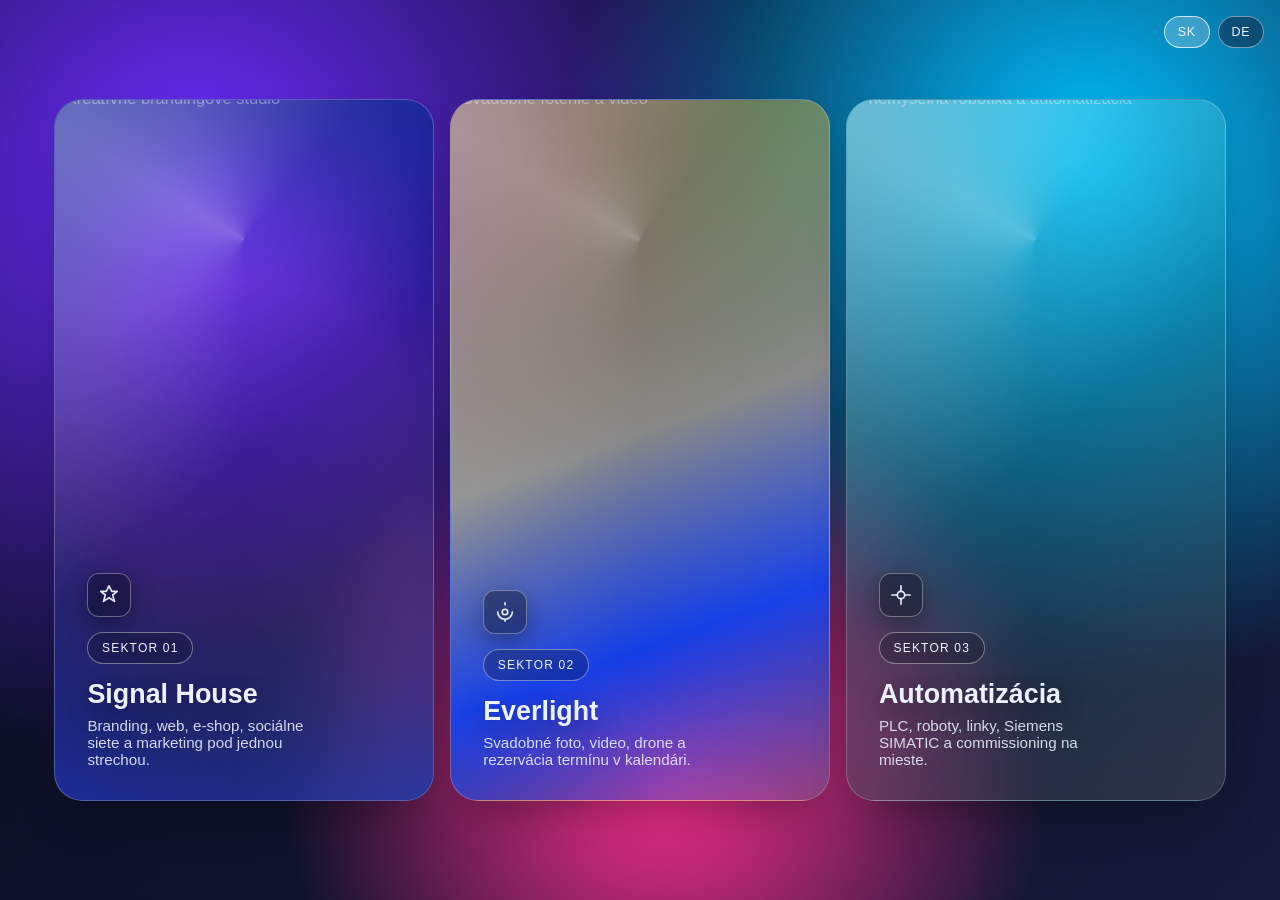
==== index.html @ 439cfad7 "Rebrand tri stránky: Signal House, Everlight, automatizácia - Hub: nové názvy, popisy a Unsplash náh" ====
<!DOCTYPE html>
<html lang="sk">
<head>
  <meta charset="UTF-8">
  <meta name="viewport" content="width=device-width, initial-scale=1.0">
  <title>thedesigns.org | Tri služby</title>
  <meta name="description" content="Signal House — branding, web a marketing. Everlight — svadobné foto a video. Priemyselná automatizácia PLC a robotika.">
  <style>
    :root {
      --text: #ecf2ff;
      --glass: rgba(255, 255, 255, 0.1);
      --border: rgba(255, 255, 255, 0.3);
      --shadow: rgba(0, 0, 0, 0.4);
      --blur: 16px;
    }

    * { box-sizing: border-box; margin: 0; padding: 0; }

    body {
      min-height: 100vh;
      font-family: "Segoe UI", Arial, sans-serif;
      color: var(--text);
      overflow: hidden;
      background:
        radial-gradient(circle at 15% 20%, #6b2cff 0%, transparent 45%),
        radial-gradient(circle at 85% 18%, #00bfff 0%, transparent 40%),
        radial-gradient(circle at 52% 85%, #ff2f8f 0%, transparent 38%),
        linear-gradient(135deg, #080a1d 0%, #141938 100%);
      animation: bgShift 12s ease-in-out infinite alternate;
    }

    @keyframes bgShift {
      0% { filter: hue-rotate(0deg) saturate(100%); }
      100% { filter: hue-rotate(18deg) saturate(125%); }
    }

    .noise {
      position: fixed;
      inset: 0;
      pointer-events: none;
      background-image: radial-gradient(rgba(255,255,255,0.05) 1px, transparent 1px);
      background-size: 3px 3px;
      mix-blend-mode: soft-light;
      opacity: 0.3;
    }

    .wrap {
      min-height: 100vh;
      width: min(1320px, 94%);
      margin: 0 auto;
      display: flex;
      align-items: center;
      justify-content: center;
      gap: 1rem;
      padding: 1rem;
    }

    .lang-switch {
      position: fixed;
      top: 1rem;
      right: 1rem;
      display: flex;
      gap: 0.5rem;
      z-index: 20;
    }

    .lang-btn {
      border: 1px solid rgba(255, 255, 255, 0.45);
      background: rgba(20, 24, 55, 0.45);
      color: var(--text);
      border-radius: 999px;
      padding: 0.5rem 0.8rem;
      font-size: 0.78rem;
      letter-spacing: 0.06em;
      cursor: pointer;
      transition: all 0.25s ease;
    }

    .lang-btn:hover,
    .lang-btn.active {
      background: rgba(255, 255, 255, 0.22);
      border-color: rgba(255, 255, 255, 0.75);
    }

    .col {
      flex: 1;
      min-height: 78vh;
      position: relative;
      border-radius: 28px;
      background: var(--glass);
      border: 1px solid var(--border);
      backdrop-filter: blur(var(--blur));
      -webkit-backdrop-filter: blur(var(--blur));
      box-shadow: 0 25px 50px -20px var(--shadow);
      overflow: hidden;
      text-decoration: none;
      color: var(--text);
      display: flex;
      align-items: flex-end;
      padding: 2rem;
      transition: transform 0.45s ease, box-shadow 0.45s ease, border-color 0.45s ease;
      isolation: isolate;
    }

    .col img {
      position: absolute;
      inset: 0;
      width: 100%;
      height: 100%;
      object-fit: cover;
      opacity: 0.42;
      z-index: -3;
      transform: scale(1.03);
      transition: transform 0.5s ease, opacity 0.35s ease;
    }

    .col:hover img,
    .col:focus-visible img {
      transform: scale(1.08);
      opacity: 0.5;
    }

    .col::before {
      content: "";
      position: absolute;
      inset: -2px;
      background: linear-gradient(140deg, rgba(255,255,255,0.35), rgba(255,255,255,0), rgba(255,255,255,0.25));
      opacity: 0.55;
      z-index: -1;
      transition: opacity 0.45s ease;
    }

    .col::after {
      content: "";
      position: absolute;
      width: 180%;
      height: 180%;
      top: -70%;
      left: -40%;
      background: conic-gradient(from 180deg, transparent 0deg, rgba(255,255,255,0.24) 120deg, transparent 220deg);
      transform: rotate(0deg);
      transition: transform 0.9s ease;
      z-index: -1;
    }

    .col .ink { position: relative; z-index: 2; }

    .ico {
      width: 44px;
      height: 44px;
      border-radius: 12px;
      border: 1px solid rgba(255, 255, 255, 0.35);
      background: rgba(7, 9, 22, 0.4);
      display: grid;
      place-items: center;
      margin-bottom: 0.9rem;
      box-shadow: 0 8px 24px rgba(0, 0, 0, 0.35);
    }

    .ico svg {
      width: 22px;
      height: 22px;
      stroke: rgba(235, 245, 255, 0.96);
      fill: none;
      stroke-width: 1.8;
      stroke-linecap: round;
      stroke-linejoin: round;
    }

    .col:hover,
    .col:focus-visible {
      transform: translateY(-14px) scale(1.02);
      box-shadow: 0 35px 70px -24px rgba(0, 0, 0, 0.75);
      border-color: rgba(255, 255, 255, 0.65);
      outline: none;
    }

    .col:hover::before,
    .col:focus-visible::before { opacity: 0.9; }

    .col:hover::after,
    .col:focus-visible::after { transform: rotate(28deg); }

    .label {
      display: inline-block;
      padding: 0.5rem 0.85rem;
      border-radius: 999px;
      border: 1px solid rgba(255, 255, 255, 0.4);
      background: rgba(8, 8, 20, 0.25);
      font-size: 0.75rem;
      letter-spacing: 0.1em;
      text-transform: uppercase;
      margin-bottom: 0.95rem;
    }

    h2 {
      font-size: clamp(1.6rem, 2.1vw, 2.4rem);
      line-height: 1.15;
      text-shadow: 0 8px 25px rgba(0, 0, 0, 0.35);
      margin-bottom: 0.45rem;
    }

    p {
      font-size: 0.95rem;
      opacity: 0.88;
      max-width: 28ch;
    }

    .one { background: radial-gradient(circle at 50% 50%, rgba(0, 0, 0, 0) 43%, rgba(8, 24, 145, 1) 100%); }
    .two { background: linear-gradient(160deg, rgba(219, 172, 0, 0.38) 14%, rgba(136, 136, 136, 1) 48%, rgba(6, 50, 229, 1) 74%, rgba(20, 29, 92, 0.2) 100%); }
    .three { background: linear-gradient(160deg, rgba(54, 246, 255, 0.25), rgba(5, 15, 30, 0.35)); }

    @media (max-width: 980px) {
      body { overflow: auto; }
      .wrap {
        min-height: auto;
        flex-direction: column;
        padding: 1rem 0.85rem 2rem;
      }
      .col { width: 100%; min-height: 30vh; }
    }
  </style>
</head>
<body>
  <div class="noise" aria-hidden="true"></div>

  <div class="lang-switch">
    <button class="lang-btn active" type="button" data-lang="sk">SK</button>
    <button class="lang-btn" type="button" data-lang="de">DE</button>
  </div>

  <main class="wrap">
    <a class="col one" href="./weby/" aria-label="Signal House branding a marketing">
      <img src="https://images.unsplash.com/photo-1557804506-669a69365ba0?auto=format&fit=crop&w=1400&q=80" alt="Kreatívne brandingové štúdio" loading="lazy">
      <div class="ink">
        <div class="ico" aria-hidden="true">
          <svg viewBox="0 0 24 24"><path d="M12 2l3 6h6l-5 4 2 7-6-4-6 4 2-7-5-4h6z"/></svg>
        </div>
        <span class="label" data-i18n="label1">Sektor 01</span>
        <h2 data-i18n="title1">Signal House</h2>
        <p data-i18n="text1">Branding, web, e-shop, sociálne siete a marketing pod jednou strechou.</p>
      </div>
    </a>

    <a class="col two" href="./foto/" aria-label="Everlight svadobné foto a video">
      <img src="https://images.unsplash.com/photo-1519741497674-611481863552?auto=format&fit=crop&w=1400&q=80" alt="Svadobné fotenie a video" loading="lazy">
      <div class="ink">
        <div class="ico" aria-hidden="true">
          <svg viewBox="0 0 24 24"><circle cx="12" cy="12" r="3"/><path d="M20 12a8 8 0 1 1-16 0"/><path d="M12 2v2M12 20v2"/></svg>
        </div>
        <span class="label" data-i18n="label2">Sektor 02</span>
        <h2 data-i18n="title2">Everlight</h2>
        <p data-i18n="text2">Svadobné foto, video, drone a rezervácia termínu v kalendári.</p>
      </div>
    </a>

    <a class="col three" href="./elektro/" aria-label="Priemyselná automatizácia">
      <img src="https://images.unsplash.com/photo-1565043589221-1a6fd9ae45a7?auto=format&fit=crop&w=1400&q=80" alt="Priemyselná robotika a automatizácia" loading="lazy">
      <div class="ink">
        <div class="ico" aria-hidden="true">
          <svg viewBox="0 0 24 24"><path d="M12 2v6"/><path d="M12 16v6"/><path d="M2 12h6"/><path d="M16 12h6"/><circle cx="12" cy="12" r="4"/></svg>
        </div>
        <span class="label" data-i18n="label3">Sektor 03</span>
        <h2 data-i18n="title3">Automatizácia</h2>
        <p data-i18n="text3">PLC, roboty, linky, Siemens SIMATIC a commissioning na mieste.</p>
      </div>
    </a>
  </main>

  <script>
    const dictionary = {
      sk: {
        label1: "Sektor 01",
        title1: "Signal House",
        text1: "Branding, web, e-shop, sociálne siete a marketing pod jednou strechou.",
        label2: "Sektor 02",
        title2: "Everlight",
        text2: "Svadobné foto, video, drone a rezervácia termínu v kalendári.",
        label3: "Sektor 03",
        title3: "Automatizácia",
        text3: "PLC, roboty, linky, Siemens SIMATIC a commissioning na mieste."
      },
      de: {
        label1: "Bereich 01",
        title1: "Signal House",
        text1: "Branding, Web, Shop, Social Media und Marketing aus einer Hand.",
        label2: "Bereich 02",
        title2: "Everlight",
        text2: "Hochzeitsfoto, Video, Drohne und Terminbuchung im Kalender.",
        label3: "Bereich 03",
        title3: "Automatisierung",
        text3: "PLC, Roboter, Linien, Siemens SIMATIC und Commissioning vor Ort."
      }
    };

    const buttons = document.querySelectorAll(".lang-btn");
    const targets = document.querySelectorAll("[data-i18n]");

    function setLanguage(lang) {
      const pack = dictionary[lang];
      if (!pack) return;
      document.documentElement.lang = lang;
      targets.forEach((el) => {
        const key = el.getAttribute("data-i18n");
        if (pack[key]) el.textContent = pack[key];
      });
      buttons.forEach((btn) => {
        btn.classList.toggle("active", btn.dataset.lang === lang);
      });
      try { localStorage.setItem("td-lang", lang); } catch (_) {}
    }

    buttons.forEach((btn) => {
      btn.addEventListener("click", () => setLanguage(btn.dataset.lang));
    });

    try {
      const saved = localStorage.getItem("td-lang");
      setLanguage(saved && dictionary[saved] ? saved : "sk");
    } catch (_) {
      setLanguage("sk");
    }
  </script>
</body>
</html>
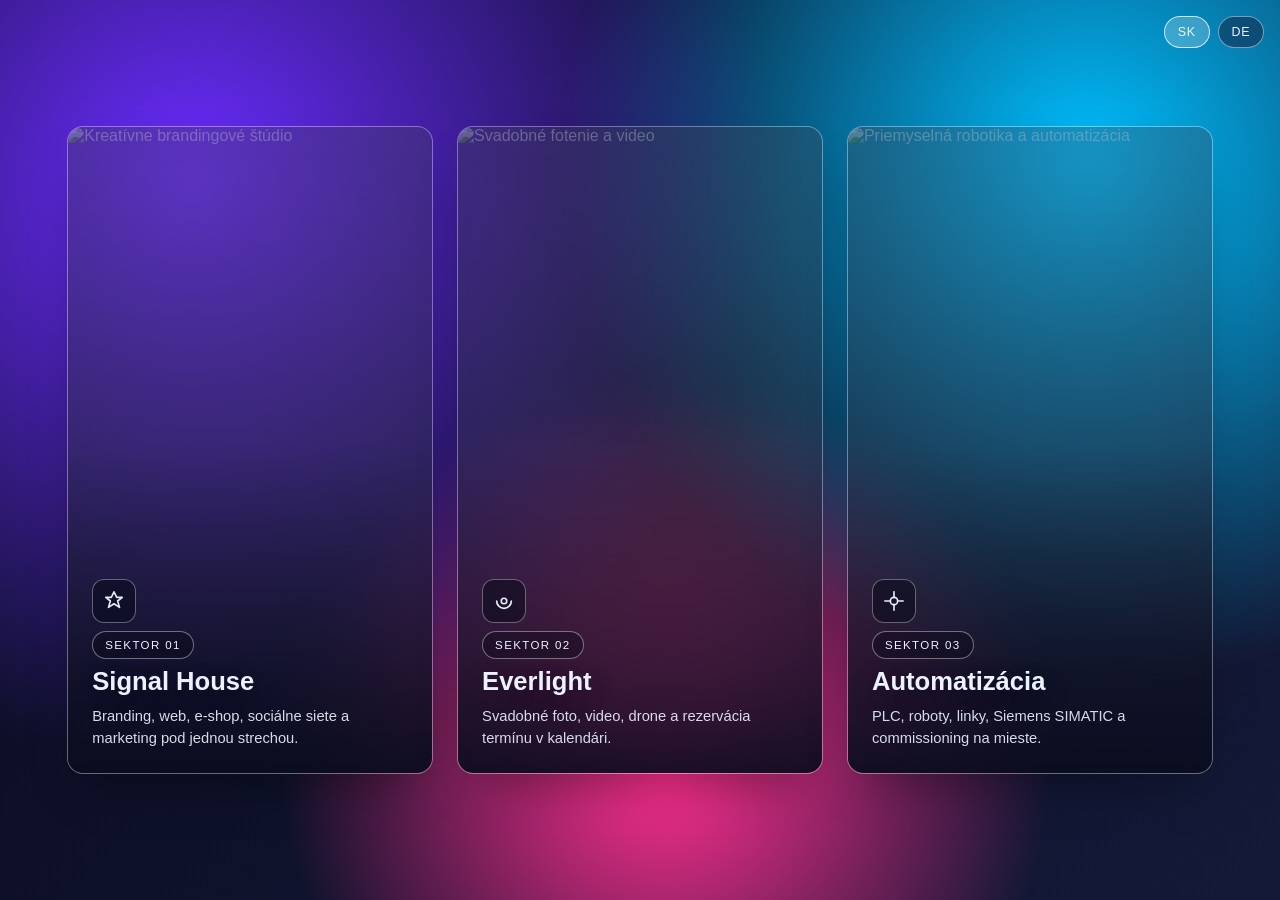
==== commit 4dbbf639: "Pridať DESIGN.md a opraviť symetriu layoutov podľa design systému - DESIGN.md + css/design-system.cs" ====
--- a/index.html
+++ b/index.html
@@ -5,6 +5,7 @@
   <meta name="viewport" content="width=device-width, initial-scale=1.0">
   <title>thedesigns.org | Tri služby</title>
   <meta name="description" content="Signal House — branding, web a marketing. Everlight — svadobné foto a video. Priemyselná automatizácia PLC a robotika.">
+  <link rel="stylesheet" href="./css/design-system.css">
   <style>
     :root {
       --text: #ecf2ff;
@@ -18,20 +19,13 @@
 
     body {
       min-height: 100vh;
-      font-family: "Segoe UI", Arial, sans-serif;
+      font-family: "DM Sans", "Segoe UI", Arial, sans-serif;
       color: var(--text);
-      overflow: hidden;
       background:
         radial-gradient(circle at 15% 20%, #6b2cff 0%, transparent 45%),
         radial-gradient(circle at 85% 18%, #00bfff 0%, transparent 40%),
         radial-gradient(circle at 52% 85%, #ff2f8f 0%, transparent 38%),
         linear-gradient(135deg, #080a1d 0%, #141938 100%);
-      animation: bgShift 12s ease-in-out infinite alternate;
-    }
-
-    @keyframes bgShift {
-      0% { filter: hue-rotate(0deg) saturate(100%); }
-      100% { filter: hue-rotate(18deg) saturate(125%); }
     }
 
     .noise {
@@ -44,23 +38,20 @@
       opacity: 0.3;
     }
 
-    .wrap {
+    .page {
       min-height: 100vh;
-      width: min(1320px, 94%);
-      margin: 0 auto;
-      display: flex;
-      align-items: center;
+      display: flex;
+      flex-direction: column;
       justify-content: center;
-      gap: 1rem;
-      padding: 1rem;
+      padding-block: var(--ds-lg);
     }
 
     .lang-switch {
       position: fixed;
-      top: 1rem;
-      right: 1rem;
-      display: flex;
-      gap: 0.5rem;
+      top: var(--ds-md);
+      right: var(--ds-md);
+      display: flex;
+      gap: var(--ds-sm);
       z-index: 20;
     }
 
@@ -82,11 +73,17 @@
       border-color: rgba(255, 255, 255, 0.75);
     }
 
+    .hub-grid {
+      display: grid;
+      grid-template-columns: repeat(3, minmax(0, 1fr));
+      gap: var(--ds-gutter);
+      align-items: stretch;
+    }
+
     .col {
-      flex: 1;
-      min-height: 78vh;
+      min-height: 72vh;
       position: relative;
-      border-radius: 28px;
+      border-radius: var(--ds-r-lg);
       background: var(--glass);
       border: 1px solid var(--border);
       backdrop-filter: blur(var(--blur));
@@ -96,8 +93,9 @@
       text-decoration: none;
       color: var(--text);
       display: flex;
-      align-items: flex-end;
-      padding: 2rem;
+      flex-direction: column;
+      justify-content: flex-end;
+      padding: var(--ds-gutter);
       transition: transform 0.45s ease, box-shadow 0.45s ease, border-color 0.45s ease;
       isolation: isolate;
     }
@@ -109,52 +107,51 @@
       height: 100%;
       object-fit: cover;
       opacity: 0.42;
-      z-index: -3;
-      transform: scale(1.03);
+      z-index: -2;
       transition: transform 0.5s ease, opacity 0.35s ease;
-    }
-
-    .col:hover img,
-    .col:focus-visible img {
-      transform: scale(1.08);
-      opacity: 0.5;
     }
 
     .col::before {
       content: "";
       position: absolute;
-      inset: -2px;
-      background: linear-gradient(140deg, rgba(255,255,255,0.35), rgba(255,255,255,0), rgba(255,255,255,0.25));
-      opacity: 0.55;
+      inset: 0;
+      background: linear-gradient(0deg, rgba(8, 10, 29, 0.92) 0%, rgba(8, 10, 29, 0.35) 50%, rgba(8, 10, 29, 0.25) 100%);
       z-index: -1;
-      transition: opacity 0.45s ease;
-    }
-
-    .col::after {
-      content: "";
-      position: absolute;
-      width: 180%;
-      height: 180%;
-      top: -70%;
-      left: -40%;
-      background: conic-gradient(from 180deg, transparent 0deg, rgba(255,255,255,0.24) 120deg, transparent 220deg);
-      transform: rotate(0deg);
-      transition: transform 0.9s ease;
-      z-index: -1;
-    }
-
-    .col .ink { position: relative; z-index: 2; }
+    }
+
+    .col:hover img,
+    .col:focus-visible img {
+      transform: scale(1.05);
+      opacity: 0.5;
+    }
+
+    .col:hover,
+    .col:focus-visible {
+      transform: translateY(-8px);
+      box-shadow: 0 35px 70px -24px rgba(0, 0, 0, 0.75);
+      border-color: rgba(255, 255, 255, 0.65);
+      outline: none;
+    }
+
+    .ink {
+      position: relative;
+      z-index: 2;
+      display: flex;
+      flex-direction: column;
+      align-items: flex-start;
+      gap: var(--ds-sm);
+      width: 100%;
+    }
 
     .ico {
       width: 44px;
       height: 44px;
-      border-radius: 12px;
+      border-radius: var(--ds-r-md);
       border: 1px solid rgba(255, 255, 255, 0.35);
-      background: rgba(7, 9, 22, 0.4);
+      background: rgba(7, 9, 22, 0.5);
       display: grid;
       place-items: center;
-      margin-bottom: 0.9rem;
-      box-shadow: 0 8px 24px rgba(0, 0, 0, 0.35);
+      flex-shrink: 0;
     }
 
     .ico svg {
@@ -167,57 +164,43 @@
       stroke-linejoin: round;
     }
 
-    .col:hover,
-    .col:focus-visible {
-      transform: translateY(-14px) scale(1.02);
-      box-shadow: 0 35px 70px -24px rgba(0, 0, 0, 0.75);
-      border-color: rgba(255, 255, 255, 0.65);
-      outline: none;
-    }
-
-    .col:hover::before,
-    .col:focus-visible::before { opacity: 0.9; }
-
-    .col:hover::after,
-    .col:focus-visible::after { transform: rotate(28deg); }
-
     .label {
       display: inline-block;
-      padding: 0.5rem 0.85rem;
+      padding: 0.45rem 0.75rem;
       border-radius: 999px;
       border: 1px solid rgba(255, 255, 255, 0.4);
-      background: rgba(8, 8, 20, 0.25);
-      font-size: 0.75rem;
-      letter-spacing: 0.1em;
+      background: rgba(8, 8, 20, 0.35);
+      font-size: 0.72rem;
+      letter-spacing: 0.12em;
       text-transform: uppercase;
-      margin-bottom: 0.95rem;
-    }
-
-    h2 {
-      font-size: clamp(1.6rem, 2.1vw, 2.4rem);
+    }
+
+    .col h2 {
+      font-size: clamp(1.5rem, 2vw, 2.1rem);
       line-height: 1.15;
       text-shadow: 0 8px 25px rgba(0, 0, 0, 0.35);
-      margin-bottom: 0.45rem;
-    }
-
-    p {
-      font-size: 0.95rem;
-      opacity: 0.88;
-      max-width: 28ch;
-    }
-
-    .one { background: radial-gradient(circle at 50% 50%, rgba(0, 0, 0, 0) 43%, rgba(8, 24, 145, 1) 100%); }
-    .two { background: linear-gradient(160deg, rgba(219, 172, 0, 0.38) 14%, rgba(136, 136, 136, 1) 48%, rgba(6, 50, 229, 1) 74%, rgba(20, 29, 92, 0.2) 100%); }
-    .three { background: linear-gradient(160deg, rgba(54, 246, 255, 0.25), rgba(5, 15, 30, 0.35)); }
+      width: 100%;
+    }
+
+    .col p {
+      font-size: 0.92rem;
+      opacity: 0.9;
+      line-height: 1.5;
+      width: 100%;
+      max-width: none;
+      min-height: 3em;
+    }
 
     @media (max-width: 980px) {
-      body { overflow: auto; }
-      .wrap {
-        min-height: auto;
-        flex-direction: column;
-        padding: 1rem 0.85rem 2rem;
-      }
-      .col { width: 100%; min-height: 30vh; }
+      .hub-grid {
+        grid-template-columns: 1fr;
+      }
+      .col {
+        min-height: 36vh;
+      }
+      .col p {
+        min-height: 0;
+      }
     }
   </style>
 </head>
@@ -229,66 +212,62 @@
     <button class="lang-btn" type="button" data-lang="de">DE</button>
   </div>
 
-  <main class="wrap">
-    <a class="col one" href="./weby/" aria-label="Signal House branding a marketing">
-      <img src="https://images.unsplash.com/photo-1557804506-669a69365ba0?auto=format&fit=crop&w=1400&q=80" alt="Kreatívne brandingové štúdio" loading="lazy">
-      <div class="ink">
-        <div class="ico" aria-hidden="true">
-          <svg viewBox="0 0 24 24"><path d="M12 2l3 6h6l-5 4 2 7-6-4-6 4 2-7-5-4h6z"/></svg>
+  <main class="page ds-container">
+    <div class="hub-grid">
+      <a class="col" href="./weby/" aria-label="Signal House branding a marketing">
+        <img src="https://images.unsplash.com/photo-1557804506-669a69365ba0?auto=format&fit=crop&w=1400&q=80" alt="Kreatívne brandingové štúdio" loading="lazy">
+        <div class="ink">
+          <div class="ico" aria-hidden="true">
+            <svg viewBox="0 0 24 24"><path d="M12 2l3 6h6l-5 4 2 7-6-4-6 4 2-7-5-4h6z"/></svg>
+          </div>
+          <span class="label" data-i18n="label1">Sektor 01</span>
+          <h2 data-i18n="title1">Signal House</h2>
+          <p data-i18n="text1">Branding, web, e-shop, sociálne siete a marketing pod jednou strechou.</p>
         </div>
-        <span class="label" data-i18n="label1">Sektor 01</span>
-        <h2 data-i18n="title1">Signal House</h2>
-        <p data-i18n="text1">Branding, web, e-shop, sociálne siete a marketing pod jednou strechou.</p>
-      </div>
-    </a>
-
-    <a class="col two" href="./foto/" aria-label="Everlight svadobné foto a video">
-      <img src="https://images.unsplash.com/photo-1519741497674-611481863552?auto=format&fit=crop&w=1400&q=80" alt="Svadobné fotenie a video" loading="lazy">
-      <div class="ink">
-        <div class="ico" aria-hidden="true">
-          <svg viewBox="0 0 24 24"><circle cx="12" cy="12" r="3"/><path d="M20 12a8 8 0 1 1-16 0"/><path d="M12 2v2M12 20v2"/></svg>
+      </a>
+
+      <a class="col" href="./foto/" aria-label="Everlight svadobné foto a video">
+        <img src="https://images.unsplash.com/photo-1519741497674-611481863552?auto=format&fit=crop&w=1400&q=80" alt="Svadobné fotenie a video" loading="lazy">
+        <div class="ink">
+          <div class="ico" aria-hidden="true">
+            <svg viewBox="0 0 24 24"><circle cx="12" cy="12" r="3"/><path d="M20 12a8 8 0 1 1-16 0"/></svg>
+          </div>
+          <span class="label" data-i18n="label2">Sektor 02</span>
+          <h2 data-i18n="title2">Everlight</h2>
+          <p data-i18n="text2">Svadobné foto, video, drone a rezervácia termínu v kalendári.</p>
         </div>
-        <span class="label" data-i18n="label2">Sektor 02</span>
-        <h2 data-i18n="title2">Everlight</h2>
-        <p data-i18n="text2">Svadobné foto, video, drone a rezervácia termínu v kalendári.</p>
-      </div>
-    </a>
-
-    <a class="col three" href="./elektro/" aria-label="Priemyselná automatizácia">
-      <img src="https://images.unsplash.com/photo-1565043589221-1a6fd9ae45a7?auto=format&fit=crop&w=1400&q=80" alt="Priemyselná robotika a automatizácia" loading="lazy">
-      <div class="ink">
-        <div class="ico" aria-hidden="true">
-          <svg viewBox="0 0 24 24"><path d="M12 2v6"/><path d="M12 16v6"/><path d="M2 12h6"/><path d="M16 12h6"/><circle cx="12" cy="12" r="4"/></svg>
+      </a>
+
+      <a class="col" href="./elektro/" aria-label="Priemyselná automatizácia">
+        <img src="https://images.unsplash.com/photo-1565043589221-1a6fd9ae45a7?auto=format&fit=crop&w=1400&q=80" alt="Priemyselná robotika a automatizácia" loading="lazy">
+        <div class="ink">
+          <div class="ico" aria-hidden="true">
+            <svg viewBox="0 0 24 24"><path d="M12 2v6"/><path d="M12 16v6"/><path d="M2 12h6"/><path d="M16 12h6"/><circle cx="12" cy="12" r="4"/></svg>
+          </div>
+          <span class="label" data-i18n="label3">Sektor 03</span>
+          <h2 data-i18n="title3">Automatizácia</h2>
+          <p data-i18n="text3">PLC, roboty, linky, Siemens SIMATIC a commissioning na mieste.</p>
         </div>
-        <span class="label" data-i18n="label3">Sektor 03</span>
-        <h2 data-i18n="title3">Automatizácia</h2>
-        <p data-i18n="text3">PLC, roboty, linky, Siemens SIMATIC a commissioning na mieste.</p>
-      </div>
-    </a>
+      </a>
+    </div>
   </main>
 
   <script>
     const dictionary = {
       sk: {
-        label1: "Sektor 01",
-        title1: "Signal House",
+        label1: "Sektor 01", title1: "Signal House",
         text1: "Branding, web, e-shop, sociálne siete a marketing pod jednou strechou.",
-        label2: "Sektor 02",
-        title2: "Everlight",
+        label2: "Sektor 02", title2: "Everlight",
         text2: "Svadobné foto, video, drone a rezervácia termínu v kalendári.",
-        label3: "Sektor 03",
-        title3: "Automatizácia",
+        label3: "Sektor 03", title3: "Automatizácia",
         text3: "PLC, roboty, linky, Siemens SIMATIC a commissioning na mieste."
       },
       de: {
-        label1: "Bereich 01",
-        title1: "Signal House",
+        label1: "Bereich 01", title1: "Signal House",
         text1: "Branding, Web, Shop, Social Media und Marketing aus einer Hand.",
-        label2: "Bereich 02",
-        title2: "Everlight",
+        label2: "Bereich 02", title2: "Everlight",
         text2: "Hochzeitsfoto, Video, Drohne und Terminbuchung im Kalender.",
-        label3: "Bereich 03",
-        title3: "Automatisierung",
+        label3: "Bereich 03", title3: "Automatisierung",
         text3: "PLC, Roboter, Linien, Siemens SIMATIC und Commissioning vor Ort."
       }
     };
@@ -304,22 +283,15 @@
         const key = el.getAttribute("data-i18n");
         if (pack[key]) el.textContent = pack[key];
       });
-      buttons.forEach((btn) => {
-        btn.classList.toggle("active", btn.dataset.lang === lang);
-      });
+      buttons.forEach((btn) => btn.classList.toggle("active", btn.dataset.lang === lang));
       try { localStorage.setItem("td-lang", lang); } catch (_) {}
     }
 
-    buttons.forEach((btn) => {
-      btn.addEventListener("click", () => setLanguage(btn.dataset.lang));
-    });
-
+    buttons.forEach((btn) => btn.addEventListener("click", () => setLanguage(btn.dataset.lang)));
     try {
       const saved = localStorage.getItem("td-lang");
       setLanguage(saved && dictionary[saved] ? saved : "sk");
-    } catch (_) {
-      setLanguage("sk");
-    }
+    } catch (_) { setLanguage("sk"); }
   </script>
 </body>
 </html>
--- a/css/design-system.css
+++ b/css/design-system.css
@@ -0,0 +1,84 @@
+/* thedesigns.org — shared layout & symmetry (DESIGN.md) */
+
+:root {
+  --ds-container: min(1200px, 92%);
+  --ds-pad-x: 16px;
+  --ds-xs: 4px;
+  --ds-sm: 8px;
+  --ds-md: 16px;
+  --ds-lg: 32px;
+  --ds-xl: 64px;
+  --ds-gutter: 24px;
+  --ds-r-sm: 8px;
+  --ds-r-md: 12px;
+  --ds-r-lg: 16px;
+}
+
+.ds-container {
+  width: var(--ds-container);
+  margin-inline: auto;
+  padding-inline: var(--ds-pad-x);
+}
+
+.ds-section {
+  padding-block: var(--ds-xl);
+}
+
+.ds-section-tight {
+  padding-block: var(--ds-lg);
+}
+
+.ds-grid-2 {
+  display: grid;
+  grid-template-columns: repeat(2, minmax(0, 1fr));
+  gap: var(--ds-gutter);
+  align-items: stretch;
+}
+
+.ds-grid-3 {
+  display: grid;
+  grid-template-columns: repeat(3, minmax(0, 1fr));
+  gap: var(--ds-gutter);
+  align-items: stretch;
+}
+
+.ds-grid-4 {
+  display: grid;
+  grid-template-columns: repeat(4, minmax(0, 1fr));
+  gap: var(--ds-md);
+  align-items: stretch;
+}
+
+.ds-header-row {
+  display: flex;
+  align-items: center;
+  justify-content: space-between;
+  gap: var(--ds-md);
+  min-height: 72px;
+}
+
+.ds-card {
+  display: flex;
+  flex-direction: column;
+  height: 100%;
+}
+
+.ds-card-body {
+  flex: 1;
+}
+
+@media (max-width: 980px) {
+  .ds-grid-2,
+  .ds-grid-3,
+  .ds-grid-4 {
+    grid-template-columns: 1fr;
+  }
+}
+
+@media (max-width: 640px) {
+  :root {
+    --ds-pad-x: 12px;
+    --ds-gutter: 16px;
+    --ds-xl: 48px;
+  }
+}
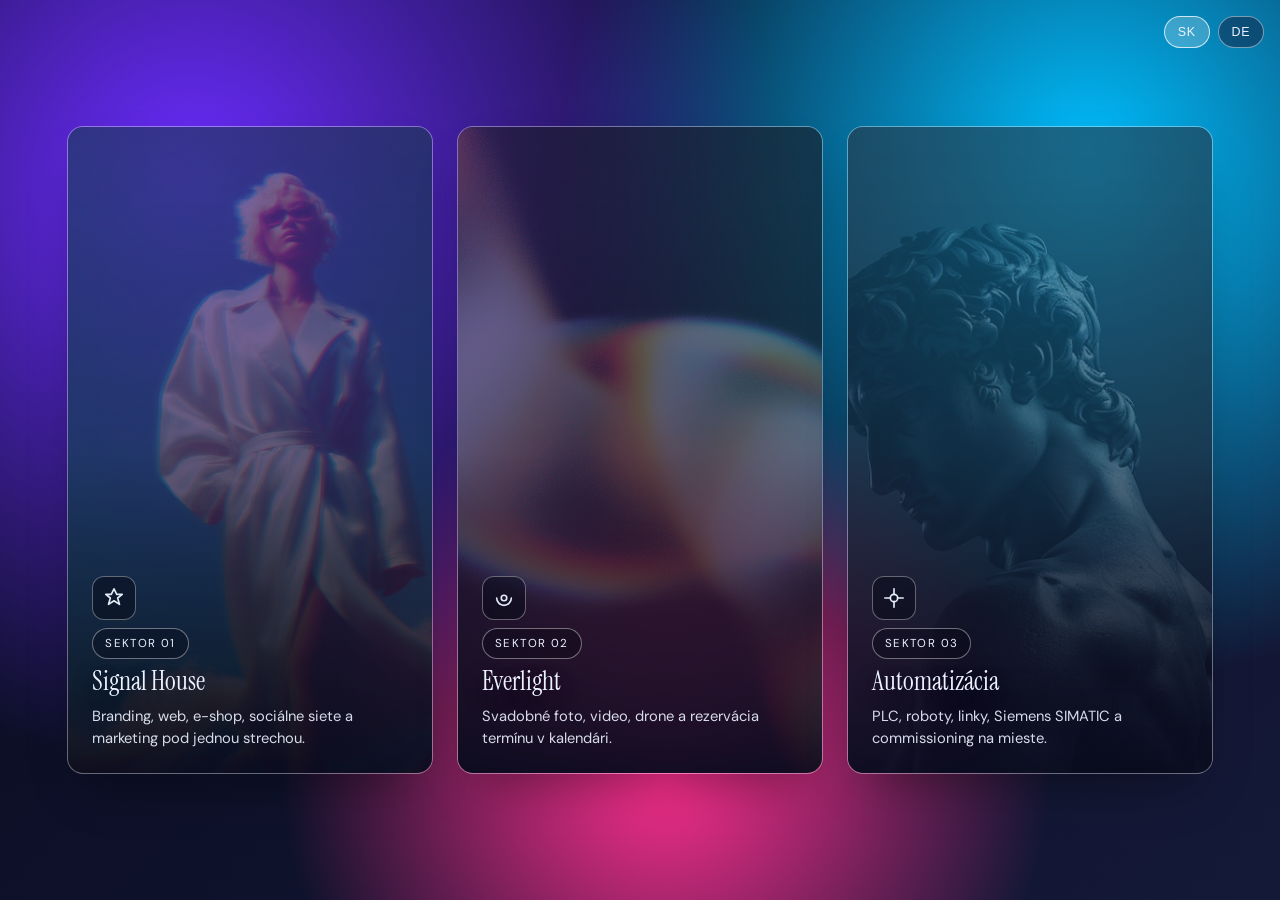
==== commit d647ba2b: "DESIGN.md tokeny, lokálne obrázky zo štúdia, oprava 404 - css/tokens.css z DESIGN.md YAML - Hub: tst" ====
--- a/index.html
+++ b/index.html
@@ -8,7 +8,7 @@
   <link rel="stylesheet" href="./css/design-system.css">
   <style>
     :root {
-      --text: #ecf2ff;
+      --text: var(--color-hub-ink);
       --glass: rgba(255, 255, 255, 0.1);
       --border: rgba(255, 255, 255, 0.3);
       --shadow: rgba(0, 0, 0, 0.4);
@@ -19,13 +19,13 @@
 
     body {
       min-height: 100vh;
-      font-family: "DM Sans", "Segoe UI", Arial, sans-serif;
+      font-family: var(--font-body);
       color: var(--text);
       background:
-        radial-gradient(circle at 15% 20%, #6b2cff 0%, transparent 45%),
+        radial-gradient(circle at 15% 20%, var(--color-hub-accent) 0%, transparent 45%),
         radial-gradient(circle at 85% 18%, #00bfff 0%, transparent 40%),
         radial-gradient(circle at 52% 85%, #ff2f8f 0%, transparent 38%),
-        linear-gradient(135deg, #080a1d 0%, #141938 100%);
+        linear-gradient(135deg, var(--color-hub-bg) 0%, #141938 100%);
     }
 
     .noise {
@@ -176,6 +176,8 @@
     }
 
     .col h2 {
+      font-family: var(--font-headline);
+      font-weight: 400;
       font-size: clamp(1.5rem, 2vw, 2.1rem);
       line-height: 1.15;
       text-shadow: 0 8px 25px rgba(0, 0, 0, 0.35);
@@ -215,7 +217,7 @@
   <main class="page ds-container">
     <div class="hub-grid">
       <a class="col" href="./weby/" aria-label="Signal House branding a marketing">
-        <img src="https://images.unsplash.com/photo-1557804506-669a69365ba0?auto=format&fit=crop&w=1400&q=80" alt="Kreatívne brandingové štúdio" loading="lazy">
+        <img src="./img/nx/tstimg.png" alt="Design studio — vizuálna identita" loading="lazy">
         <div class="ink">
           <div class="ico" aria-hidden="true">
             <svg viewBox="0 0 24 24"><path d="M12 2l3 6h6l-5 4 2 7-6-4-6 4 2-7-5-4h6z"/></svg>
@@ -227,7 +229,7 @@
       </a>
 
       <a class="col" href="./foto/" aria-label="Everlight svadobné foto a video">
-        <img src="https://images.unsplash.com/photo-1519741497674-611481863552?auto=format&fit=crop&w=1400&q=80" alt="Svadobné fotenie a video" loading="lazy">
+        <img src="./foto/images/prismatic.png" alt="Everlight — svadobná produkcia" loading="lazy">
         <div class="ink">
           <div class="ico" aria-hidden="true">
             <svg viewBox="0 0 24 24"><circle cx="12" cy="12" r="3"/><path d="M20 12a8 8 0 1 1-16 0"/></svg>
@@ -239,7 +241,7 @@
       </a>
 
       <a class="col" href="./elektro/" aria-label="Priemyselná automatizácia">
-        <img src="https://images.unsplash.com/photo-1565043589221-1a6fd9ae45a7?auto=format&fit=crop&w=1400&q=80" alt="Priemyselná robotika a automatizácia" loading="lazy">
+        <img src="./img/nx/hero3.png" alt="Priemyselná automatizácia" loading="lazy">
         <div class="ink">
           <div class="ico" aria-hidden="true">
             <svg viewBox="0 0 24 24"><path d="M12 2v6"/><path d="M12 16v6"/><path d="M2 12h6"/><path d="M16 12h6"/><circle cx="12" cy="12" r="4"/></svg>
--- a/css/design-system.css
+++ b/css/design-system.css
@@ -1,4 +1,6 @@
 /* thedesigns.org — shared layout & symmetry (DESIGN.md) */
+@import url("https://fonts.googleapis.com/css2?family=DM+Sans:opsz,wght@9..40,400;9..40,600;9..40,700;9..40,800&family=Instrument+Serif:ital@0;1&display=swap");
+@import "./tokens.css";
 
 :root {
   --ds-container: min(1200px, 92%);
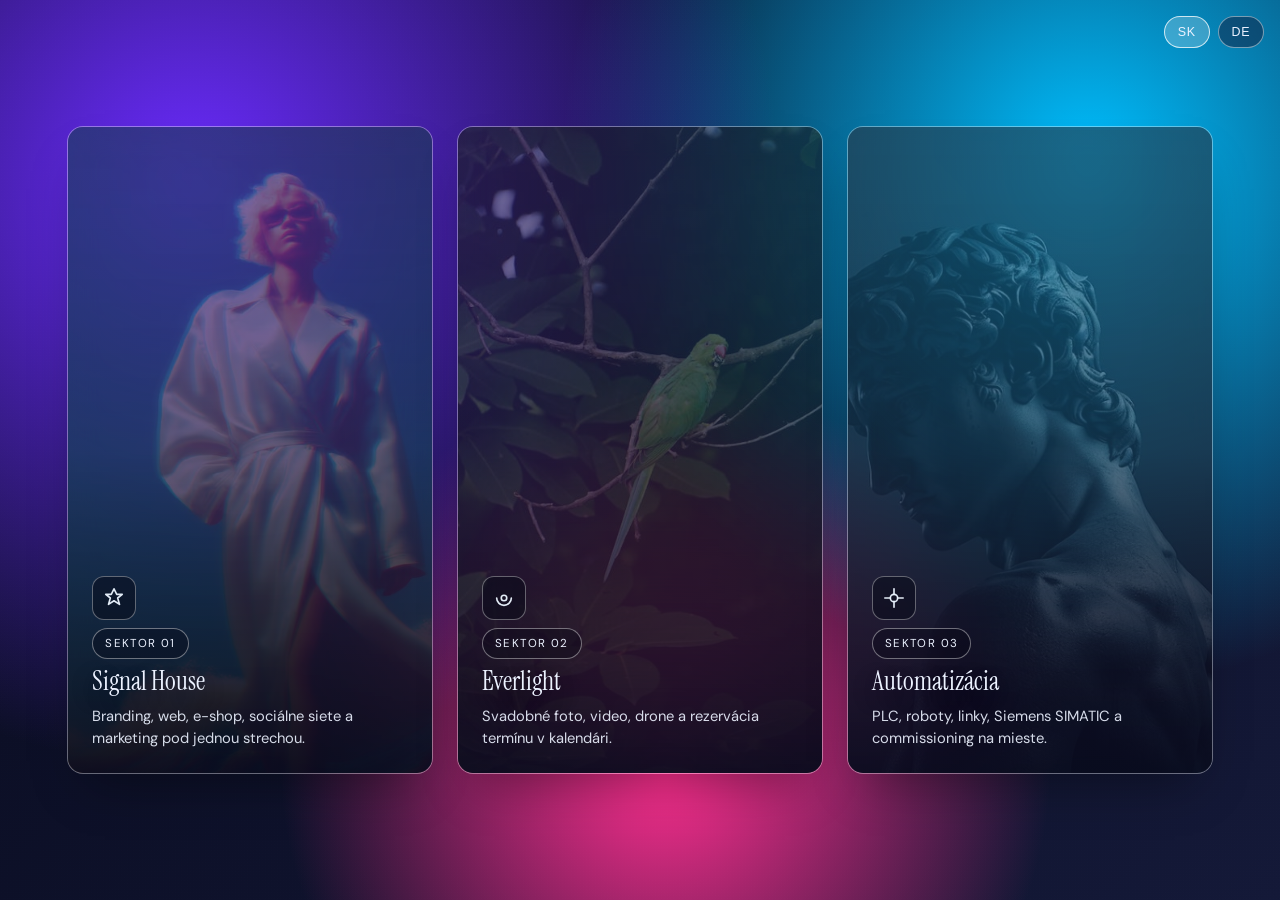
==== commit ae61a1b4: "Svadobné fotky (Pexels lokálne) a rozšírené Signal House štúdio - foto/wedding: 8 reálnych svadobnýc" ====
--- a/index.html
+++ b/index.html
@@ -229,7 +229,7 @@
       </a>
 
       <a class="col" href="./foto/" aria-label="Everlight svadobné foto a video">
-        <img src="./foto/images/prismatic.png" alt="Everlight — svadobná produkcia" loading="lazy">
+        <img src="./foto/wedding/kiss.jpg" alt="Everlight — svadobná produkcia" loading="lazy">
         <div class="ink">
           <div class="ico" aria-hidden="true">
             <svg viewBox="0 0 24 24"><circle cx="12" cy="12" r="3"/><path d="M20 12a8 8 0 1 1-16 0"/></svg>
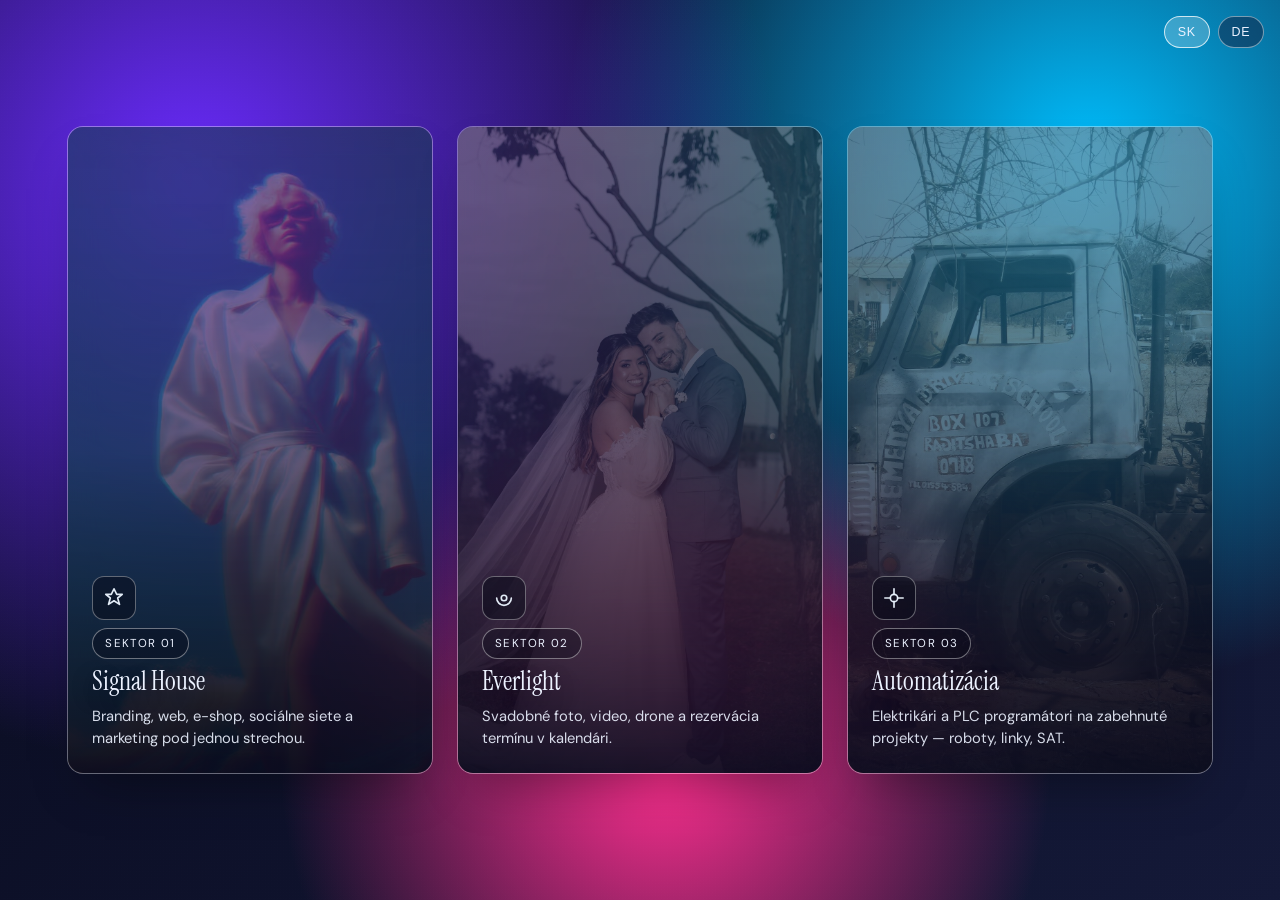
==== commit 90024852: "Automatizácia: kompletný rebuild stránky a moderné fotky - Nový messaging: dodávka elektrikárov a PL" ====
--- a/index.html
+++ b/index.html
@@ -241,14 +241,14 @@
       </a>
 
       <a class="col" href="./elektro/" aria-label="Priemyselná automatizácia">
-        <img src="./img/nx/hero3.png" alt="Priemyselná automatizácia" loading="lazy">
+        <img src="./elektro/images/hero.jpg" alt="Priemyselná automatizácia — roboty a linky" loading="lazy">
         <div class="ink">
           <div class="ico" aria-hidden="true">
             <svg viewBox="0 0 24 24"><path d="M12 2v6"/><path d="M12 16v6"/><path d="M2 12h6"/><path d="M16 12h6"/><circle cx="12" cy="12" r="4"/></svg>
           </div>
           <span class="label" data-i18n="label3">Sektor 03</span>
           <h2 data-i18n="title3">Automatizácia</h2>
-          <p data-i18n="text3">PLC, roboty, linky, Siemens SIMATIC a commissioning na mieste.</p>
+          <p data-i18n="text3">Elektrikári a PLC programátori na zabehnuté projekty — roboty, linky, SAT.</p>
         </div>
       </a>
     </div>
@@ -262,7 +262,7 @@
         label2: "Sektor 02", title2: "Everlight",
         text2: "Svadobné foto, video, drone a rezervácia termínu v kalendári.",
         label3: "Sektor 03", title3: "Automatizácia",
-        text3: "PLC, roboty, linky, Siemens SIMATIC a commissioning na mieste."
+        text3: "Elektrikári a PLC programátori na zabehnuté projekty — roboty, linky, SAT."
       },
       de: {
         label1: "Bereich 01", title1: "Signal House",
@@ -270,7 +270,7 @@
         label2: "Bereich 02", title2: "Everlight",
         text2: "Hochzeitsfoto, Video, Drohne und Terminbuchung im Kalender.",
         label3: "Bereich 03", title3: "Automatisierung",
-        text3: "PLC, Roboter, Linien, Siemens SIMATIC und Commissioning vor Ort."
+        text3: "Elektriker und SPS-Programmierer fuer laufende Projekte — Roboter, Linien, SAT."
       }
     };
 
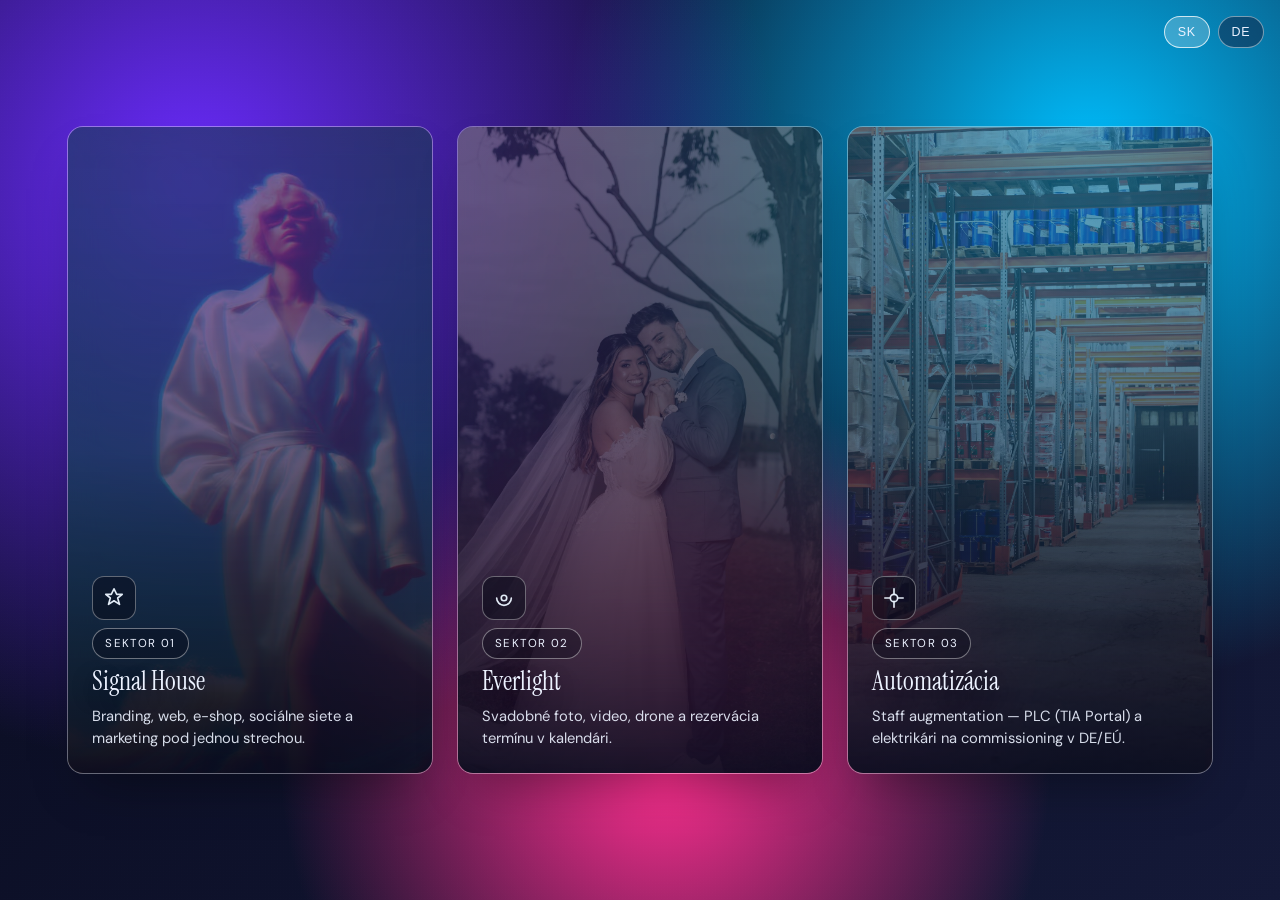
==== commit 23c81b06: "Elektro: kompletný rebuild — Staff Augmentation & Tech Stack SK/DE Stránka zameraná na prenájom špec" ====
--- a/index.html
+++ b/index.html
@@ -248,7 +248,7 @@
           </div>
           <span class="label" data-i18n="label3">Sektor 03</span>
           <h2 data-i18n="title3">Automatizácia</h2>
-          <p data-i18n="text3">Elektrikári a PLC programátori na zabehnuté projekty — roboty, linky, SAT.</p>
+          <p data-i18n="text3">Staff augmentation — PLC (TIA Portal) a elektrikári na commissioning v DE/EÚ.</p>
         </div>
       </a>
     </div>
@@ -262,7 +262,7 @@
         label2: "Sektor 02", title2: "Everlight",
         text2: "Svadobné foto, video, drone a rezervácia termínu v kalendári.",
         label3: "Sektor 03", title3: "Automatizácia",
-        text3: "Elektrikári a PLC programátori na zabehnuté projekty — roboty, linky, SAT."
+        text3: "Staff augmentation — PLC (TIA Portal) a elektrikári na commissioning v DE/EÚ."
       },
       de: {
         label1: "Bereich 01", title1: "Signal House",
@@ -270,7 +270,7 @@
         label2: "Bereich 02", title2: "Everlight",
         text2: "Hochzeitsfoto, Video, Drohne und Terminbuchung im Kalender.",
         label3: "Bereich 03", title3: "Automatisierung",
-        text3: "Elektriker und SPS-Programmierer fuer laufende Projekte — Roboter, Linien, SAT."
+        text3: "Staff Augmentation — SPS (TIA Portal) und Elektriker fuer Inbetriebnahme in DE/EU."
       }
     };
 
--- a/css/design-system.css
+++ b/css/design-system.css
@@ -1,6 +1,10 @@
 /* thedesigns.org — shared layout & symmetry (DESIGN.md) */
 @import url("https://fonts.googleapis.com/css2?family=DM+Sans:opsz,wght@9..40,400;9..40,600;9..40,700;9..40,800&family=Instrument+Serif:ital@0;1&display=swap");
 @import "./tokens.css";
+
+html {
+  scroll-behavior: auto;
+}
 
 :root {
   --ds-container: min(1200px, 92%);
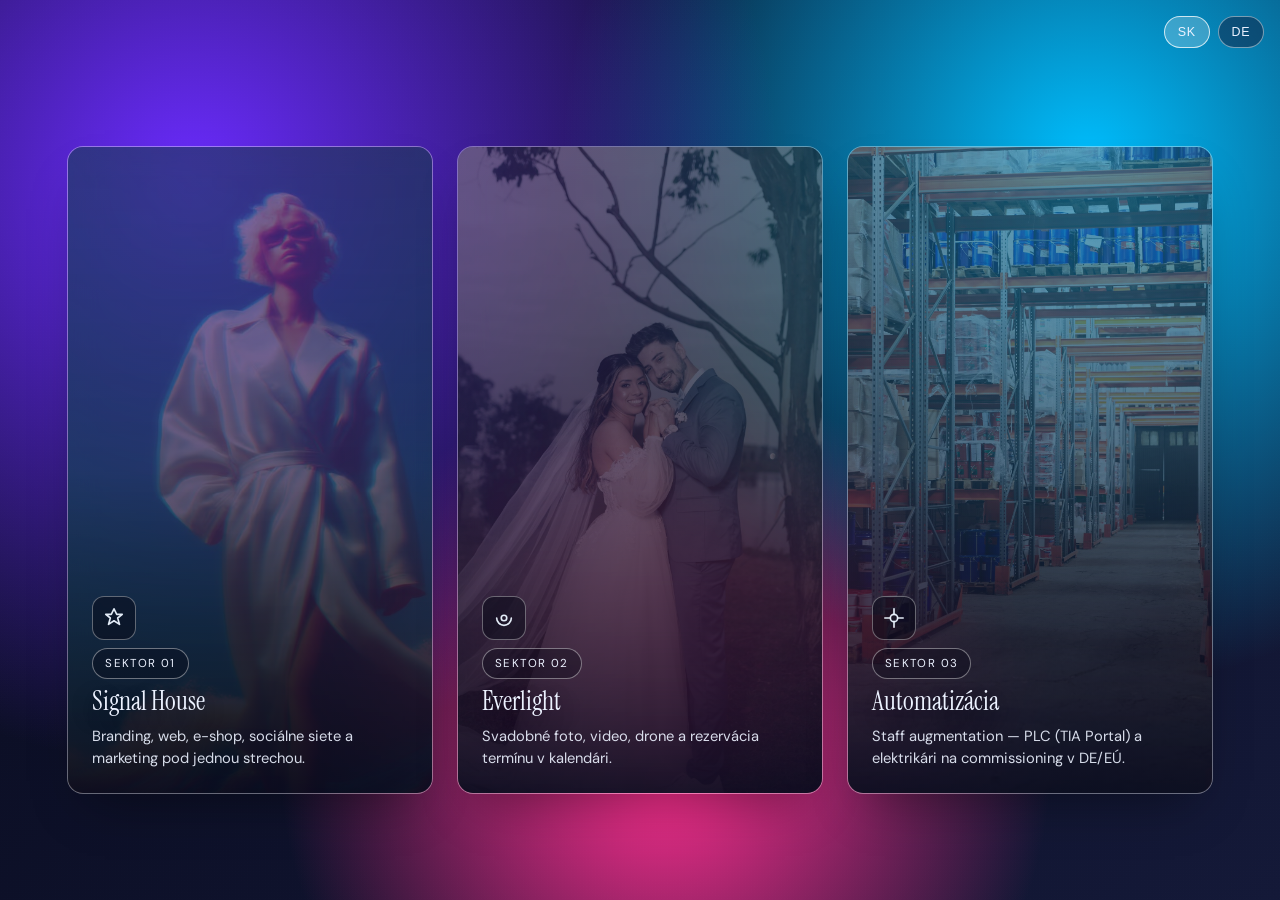
==== commit 27ba9499: "Stabilize page layouts and restore wedding palette Co-authored-by: mircoft <mircoft@users.noreply.gi" ====
--- a/index.html
+++ b/index.html
@@ -43,7 +43,7 @@
       display: flex;
       flex-direction: column;
       justify-content: center;
-      padding-block: var(--ds-lg);
+      padding-block: 72px var(--ds-lg);
     }
 
     .lang-switch {
@@ -65,6 +65,7 @@
       letter-spacing: 0.06em;
       cursor: pointer;
       transition: all 0.25s ease;
+      white-space: nowrap;
     }
 
     .lang-btn:hover,
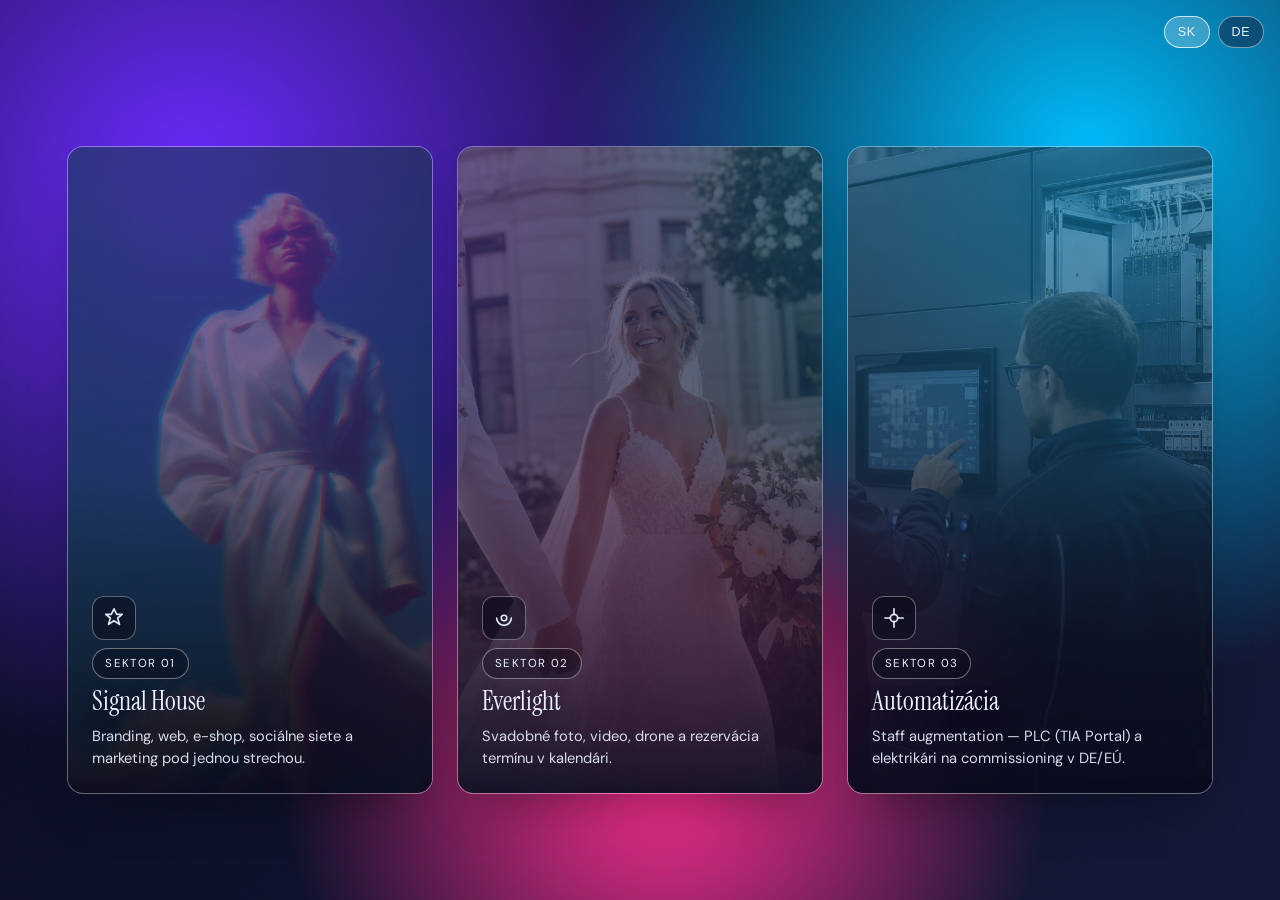
==== commit 52adbceb: "Replace off-brand wedding and automation imagery Co-authored-by: mircoft <mircoft@users.noreply.gith" ====
--- a/index.html
+++ b/index.html
@@ -230,7 +230,7 @@
       </a>
 
       <a class="col" href="./foto/" aria-label="Everlight svadobné foto a video">
-        <img src="./foto/wedding/kiss.jpg" alt="Everlight — svadobná produkcia" loading="lazy">
+        <img src="./foto/wedding/editorial-hero.jpg" alt="Everlight — elegantná svadobná produkcia" loading="lazy">
         <div class="ink">
           <div class="ico" aria-hidden="true">
             <svg viewBox="0 0 24 24"><circle cx="12" cy="12" r="3"/><path d="M20 12a8 8 0 1 1-16 0"/></svg>
@@ -242,7 +242,7 @@
       </a>
 
       <a class="col" href="./elektro/" aria-label="Priemyselná automatizácia">
-        <img src="./elektro/images/hero.jpg" alt="Priemyselná automatizácia — roboty a linky" loading="lazy">
+        <img src="./elektro/images/engineer-site-premium.jpg" alt="Priemyselná automatizácia — technici pri rozvádzači" loading="lazy">
         <div class="ink">
           <div class="ico" aria-hidden="true">
             <svg viewBox="0 0 24 24"><path d="M12 2v6"/><path d="M12 16v6"/><path d="M2 12h6"/><path d="M16 12h6"/><circle cx="12" cy="12" r="4"/></svg>
